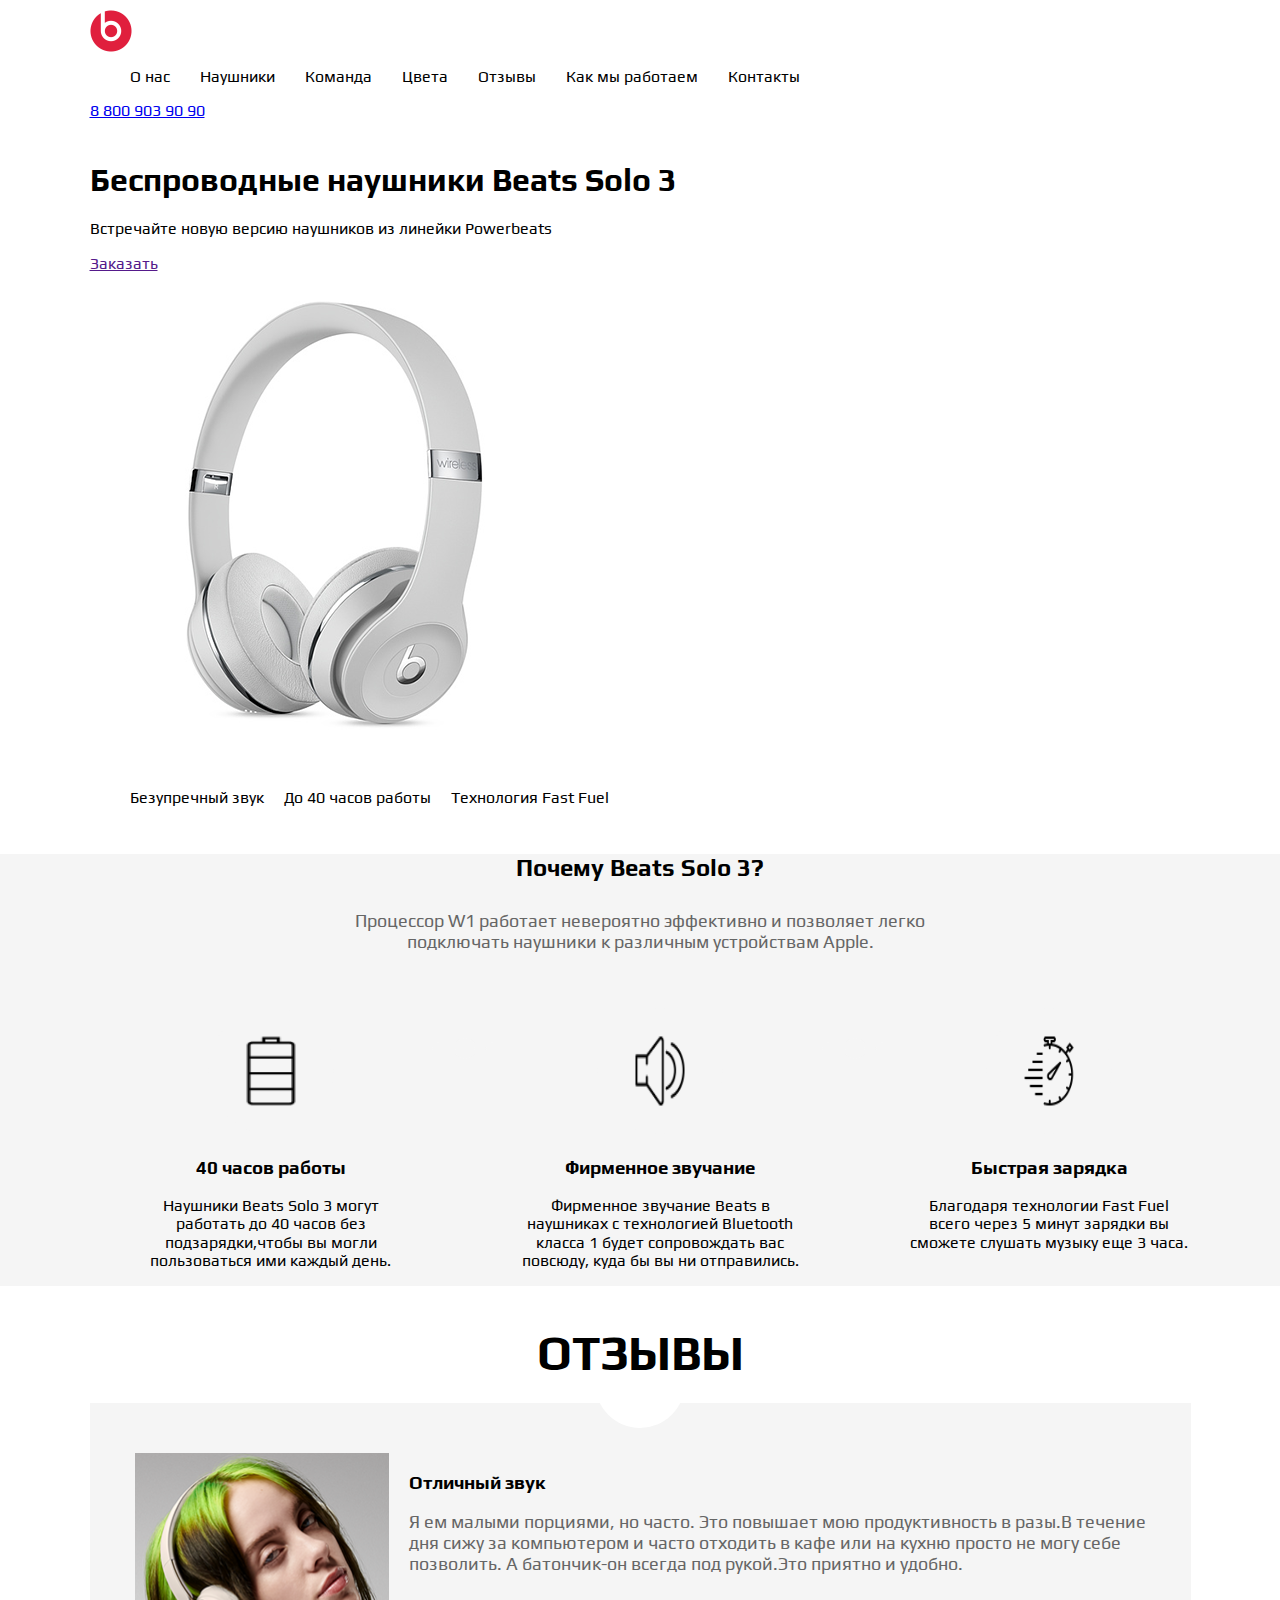
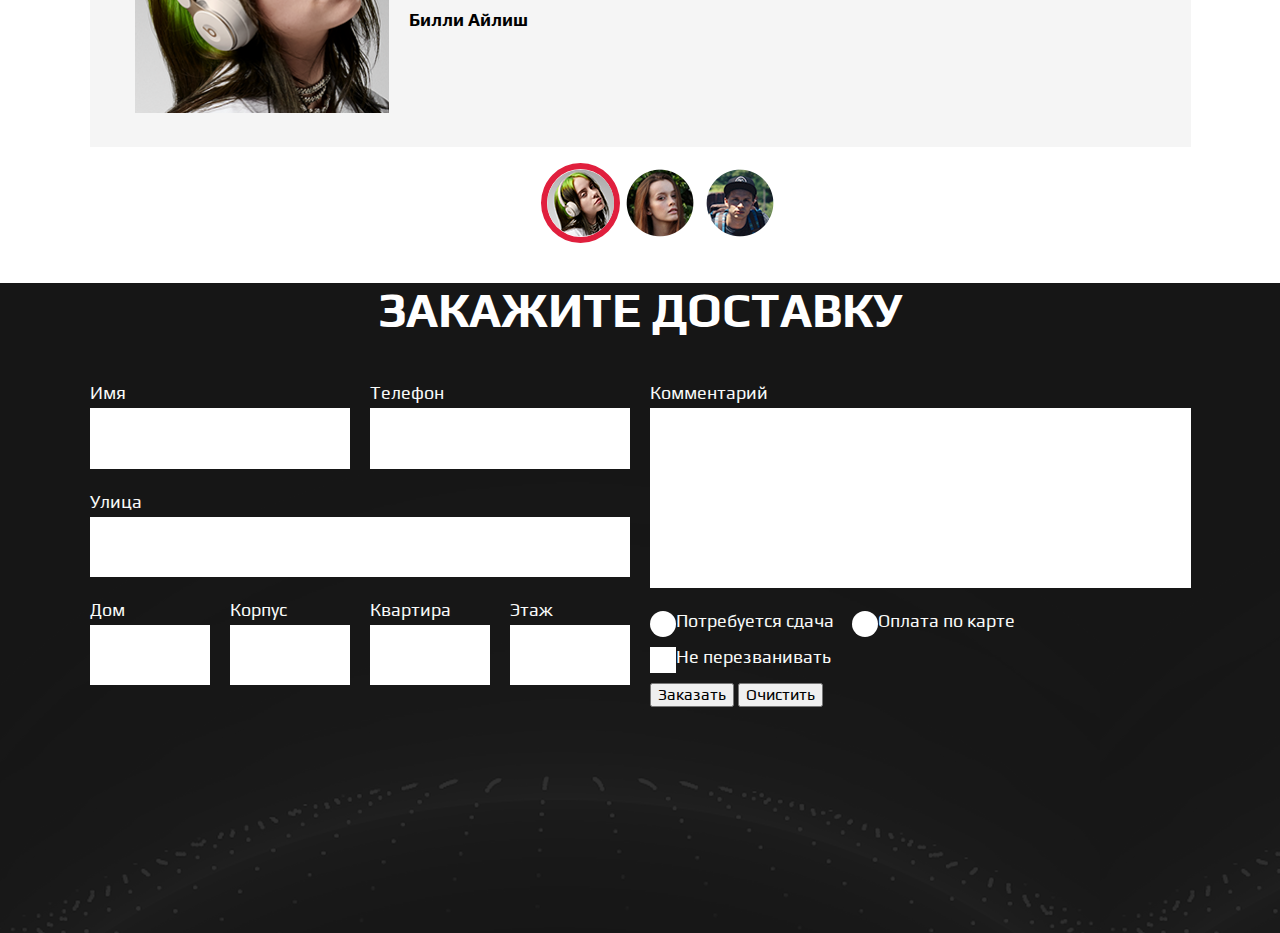
==== copy.html @ fd6ed05d "Переделал приветственную секцию" ====
<!DOCTYPE html>
<html lang="ru">
<head>
    <meta charset="UTF-8">
    <meta name="viewport" content="width=device-width, initial-scale=1.0">
    <meta http-equiv="X-UA-Compatible" content="ie=edge">
    <link href="https://fonts.googleapis.com/css2?family=Play:wght@400;700&display=swap" rel="stylesheet">
    <link href="css/style.css" rel="stylesheet" type="text/css">
    <title>"Monster Beats"</title>
</head>
<body>
<div class="wrapper">
    <section class="menu">
        <div class="header">
            <div class="container header__container">
                <a href="index.html" class="logo">
                    <img src="images/logo.png" alt="Логотип">
                </a>
                <nav class="nav">
                    <ul class="nav__list">
                        <li class="nav__item">
                            <a href="" class="nav__link">О нас</a>
                        </li>
                        <li class="nav__item">
                            <a href="" class="nav__link">Наушники</a>
                        </li>
                        <li class="nav__item">
                            <a href="" class="nav__link">Команда</a>
                        </li>
                        <li class="nav__item">
                            <a href="" class="nav__link">Цвета</a>
                        </li>
                        <li class="nav__item">
                            <a href="" class="nav__link">Отзывы</a>
                        </li>
                        <li class="nav__item">
                            <a href="" class="nav__link">Как мы работаем</a>
                        </li>
                        <li class="nav__item">
                            <a href="" class="nav__link">Контакты</a>
                        </li>
                    </ul>
                </nav>
                <div class="contacts">
                    <a href="tel:88009039090" class="contacts__link">8 800 903 90 90</a>
                </div>
           </div>
        </div>
        <div class="headphones">
            <div class="container">
                <div class="commercial__col">
                    <div class="headphones__welcome">
                        <h1 class="commercial__title">Беспроводные наушники Beats Solo 3</h1>
                        <p class="commercial__subtitle">Встречайте новую версию наушников из линейки Powerbeats</p>
                        <a href="" class="button">Заказать</a>
                    </div>
                </div>
                <div class="commercial__col">
                    <div class="headphones__picture">
                        <img src="images/headphones.png" alt="Наушники">
                    </div>
                </div>
                <div class="headphones__advantages">
                    <ul class="advantages__list">
                        <li class="advantages__item advantages__item--noise">
                            Безупречный звук
                        </li>
                        <li class="advantages__item advantages__item--battery">
                            До 40 часов работы
                        </li>
                        <li class="advantages__item advantages__item--plug">
                            Технология Fast Fuel
                        </li>
                    </ul>
                </div>
            </div>
        </div>
    </section>
             <section class="section">
                <div class="container">
                    <div class="headline">
                        <h2 class="section__title headline__title">Почему Beats Solo 3?</h2>
                        <div class="headline__subtitle">
                            Процессор W1 работает невероятно эффективно и позволяет легко подключать наушники к различным устройствам Apple.
                        </div>
                    </div>
                    <ul class="benefits">   
                        <li class="benefits__item benefit">
                            <div class="benefit__image">
                                <div class="benefit__image-wrapper">
                                    <img src="images/battery2.png" class="benefit__icon" alt="Иконка">
                                </div>
                            </div>
                            <div class="benefit__text">
                                <h3 class="benefit__title">40 часов работы</h3>
                                <div class="benefit__description">
                                    <p>
                                        Наушники Beats Solo 3 могут работать до 40 часов без подзарядки,чтобы вы могли пользоваться ими каждый день.
                                    </p>
                                </div>
                            </div>
                        </li>                        
                        <li class="benefits__item benefit">
                            <div class="benefit__image">
                                <div class="benefit__image-wrapper">
                                    <img src="images/sound.png" class="benefit__icon" alt="Иконка">
                                </div>
                            </div>
                            <div class="benefit__text">
                                <h3 class="benefit__title">Фирменное звучание</h3>
                                <div class="benefit__description">
                                    <p>
                                        Фирменное звучание Beats в наушниках с технологией Bluetooth класса 1 будет сопровождать вас повсюду,
                                        куда бы вы ни отправились.
                                    </p>
                                </div>
                            </div>
                        </li>                       
                         <li class="benefits__item benefit">
                            <div class="benefit__image">
                                <div class="benefit__image-wrapper">
                                    <img src="images/time.png" class="benefit__icon" alt="Иконка">
                                </div>
                            </div>
                            <div class="benefit__text">
                                <h3 class="benefit__title">Быстрая зарядка</h3>
                                <div class="benefit__description">
                                    <p>
                                        Благодаря технологии Fast Fuel всего через 5 минут зарядки вы сможете слушать музыку еще 3 часа.
                                    </p>
                                </div>
                            </div>
                        </li>
                    </ul>
                </div>
             </section>
             <section class="feedback"> 
                <div class="container">
                    <h2 class="feedback__title">Отзывы</h2>
                    <div class="reviews">
                        <div class="reviews__display">
                            <div class="reviews__display-inner">
                                <div class="reviews__avatar">
                                    <img src="images/billie.png" alt="Billie Eilish" class="reviews__avatar-img">
                                </div>
                                <article class="reviews__content">
                                    <h3 class="reviews__title">Отличный звук</h3>
                                    <div class="reviews__text">
                                        <p>
                                            Я ем малыми порциями, но часто. Это повышает мою продуктивность в разы.В течение дня сижу за компьютером и часто отходить в кафе или на кухню просто не могу себе позволить.
                                            А батончик-он всегда под рукой.Это приятно и удобно.
                                        </p>
                                    </div>
                                    <div class="reviews__author">
                                        Билли Айлиш
                                    </div>
                                </article>
                            </div>
                        </div>
                        <ul class="reviews__switcher">
                            <li class="reviews__switcher-item interactive-avatar interactive-avatar--active">
                                <a href="" class="interactive-avatar__link"> 
                                    <img src="images/billie-icon.png" class="interactive-avatar__girl" alt="Billie Eilish">
                                </a>
                            </li>
                            <li class="reviews__switcher-item interactive-avatar">
                                <a href="" class="interactive-avatar__link"> 
                                    <img src="images/girl-icon.png" class="interactive-avatar__girl" alt="Billie Eilish">
                                </a>
                            </li>
                            <li class="reviews__switcher-item interactive-avatar">
                                <a href="" class="interactive-avatar__link"> 
                                    <img src="images/boy-icon.png" class="interactive-avatar__girl" alt="Billie Eilish">
                                </a>
                            </li>
                        </ul>
                    </div>
                </div>
             </section>
            <section class="delivery">
                 <div class="form__wrapper">
                    <div class="container">
                        <div class="color"><!--для заливки бэкграунда секции-->
                            <h2 class="delivery__title">Закажите доставку</h2>
                            <form class="form">
                                <div class="form__col">
                                    <div class="form__row">
                                        <label class="form__block" >
                                            <div class="form__title">Имя</div>
                                            <input type="text" class="form__input">
                                        </label>
                                        <label class="form__block" >
                                            <div class="form__title">Телефон</div>
                                            <input type="text" class="form__input">
                                        </label>
                                    </div>
                                    <div class="form__row">
                                        <label class="form__block" >
                                            <div class="form__title">Улица</div>
                                            <input type="text" class="form__input">
                                        </label>
                                    </div>
                                    <div class="form__row">
                                        <label class="form__block" >
                                            <div class="form__title">Дом</div>
                                            <input type="text" class="form__input">
                                        </label>
                                        <label class="form__block" >
                                            <div class="form__title">Корпус</div>
                                            <input type="text" class="form__input">
                                        </label>
                                        <label class="form__block" >
                                            <div class="form__title">Квартира</div>
                                            <input type="text" class="form__input">
                                        </label>
                                        <label class="form__block" >
                                            <div class="form__title">Этаж</div>
                                            <input type="text" class="form__input">
                                        </label>
                                    </div>
                                </div>
                                <div class="form__col">
                                    <div class="form__row">
                                        <label class="form__block" >
                                            <div class="form__title">Комментарий</div>
                                            <textarea class="form__input form__input-textarea"></textarea>
                                        </label>
                                    </div>
                                    <div class="form__controls">
                                        <label class="radio">
                                            <input type="radio" name="option" class="radio__elem">
                                            <div class="radio__visible"></div>
                                            <div class="radio__title">Потребуется сдача</div>
                                        </label>
                                        <label class="radio">
                                            <input type="radio" name="option" class="radio__elem">
                                            <div class="radio__visible"></div>
                                            <div class="radio__title">Оплата по карте</div>
                                        </label>
                                    </div>
                                    <div class="form__controls">
                                        <label class="radio radio--checkbox">
                                            <input type="checkbox" name="option" class="radio__elem">
                                            <div class="radio__visible"></div>
                                            <div class="radio__title">Не перезванивать</div>
                                        </label>
                                    </div>
                                    <div class="form__buttons">
                                       <input type="submit" value="Заказать" class="button">
                                       <input type="reset" value="Очистить" class="button button--transparent">
                                    </div>
                                </div>
                            </form>
                        </div>
                    </div>
                 </div>
             </section>
        </main>
</div>
</body>
</html>
---- css/style.css ----
@charset "UTF-8";
/*Базовые стили*/
@import url("./layout/normalize.css");
@import url("./layout/base.css");
/*Стили страницы*/
@import url("./blocks/header.css");
@import url("./blocks/headphones.css");
@import url("./blocks/advantages.css");
@import url("./blocks/section.css");
@import url("./blocks/feedback.css");
@import url("./blocks/delivery.css");
@import url("./blocks/radio.css");
@import url("./blocks/benefits.css");
@import url("./blocks/benefit.css");
@import url("./blocks/headline.css");
@import url("./blocks/reviews-switcher.css");

/*# sourceMappingURL=style.css.map */
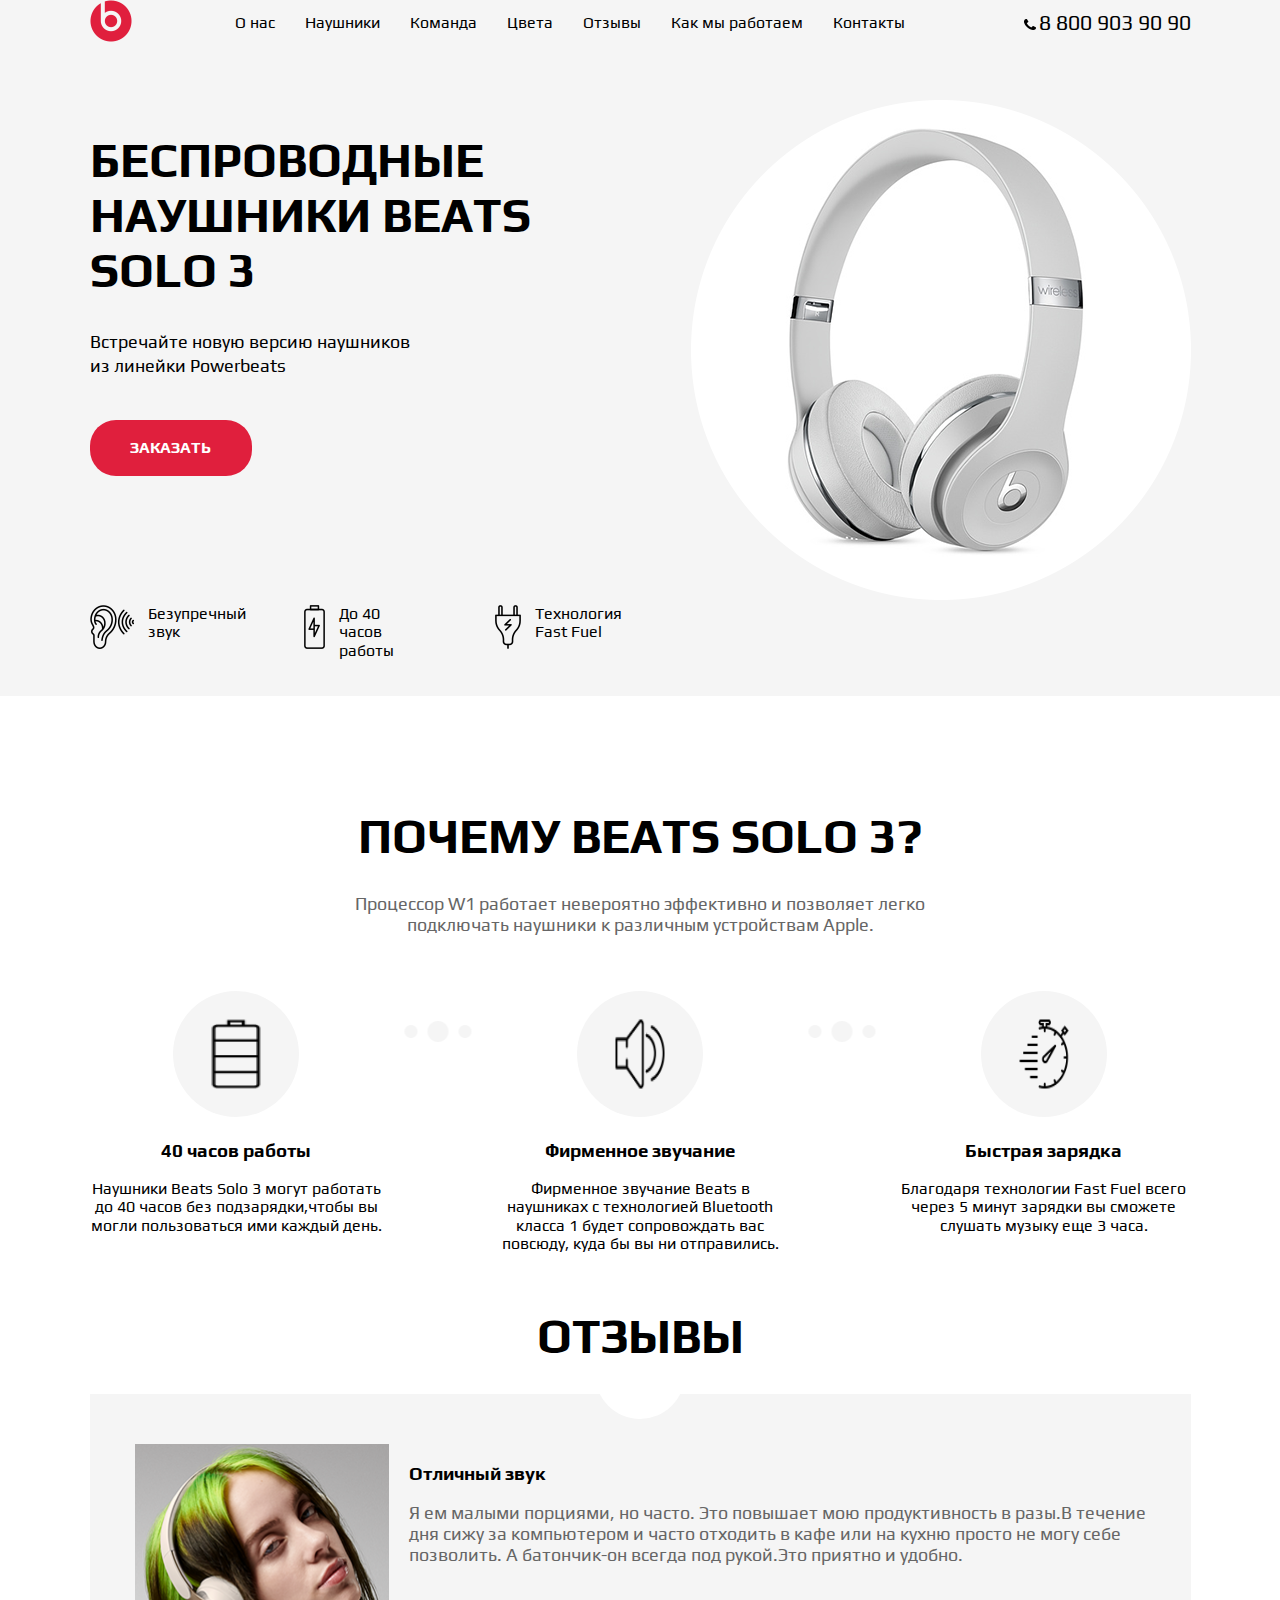
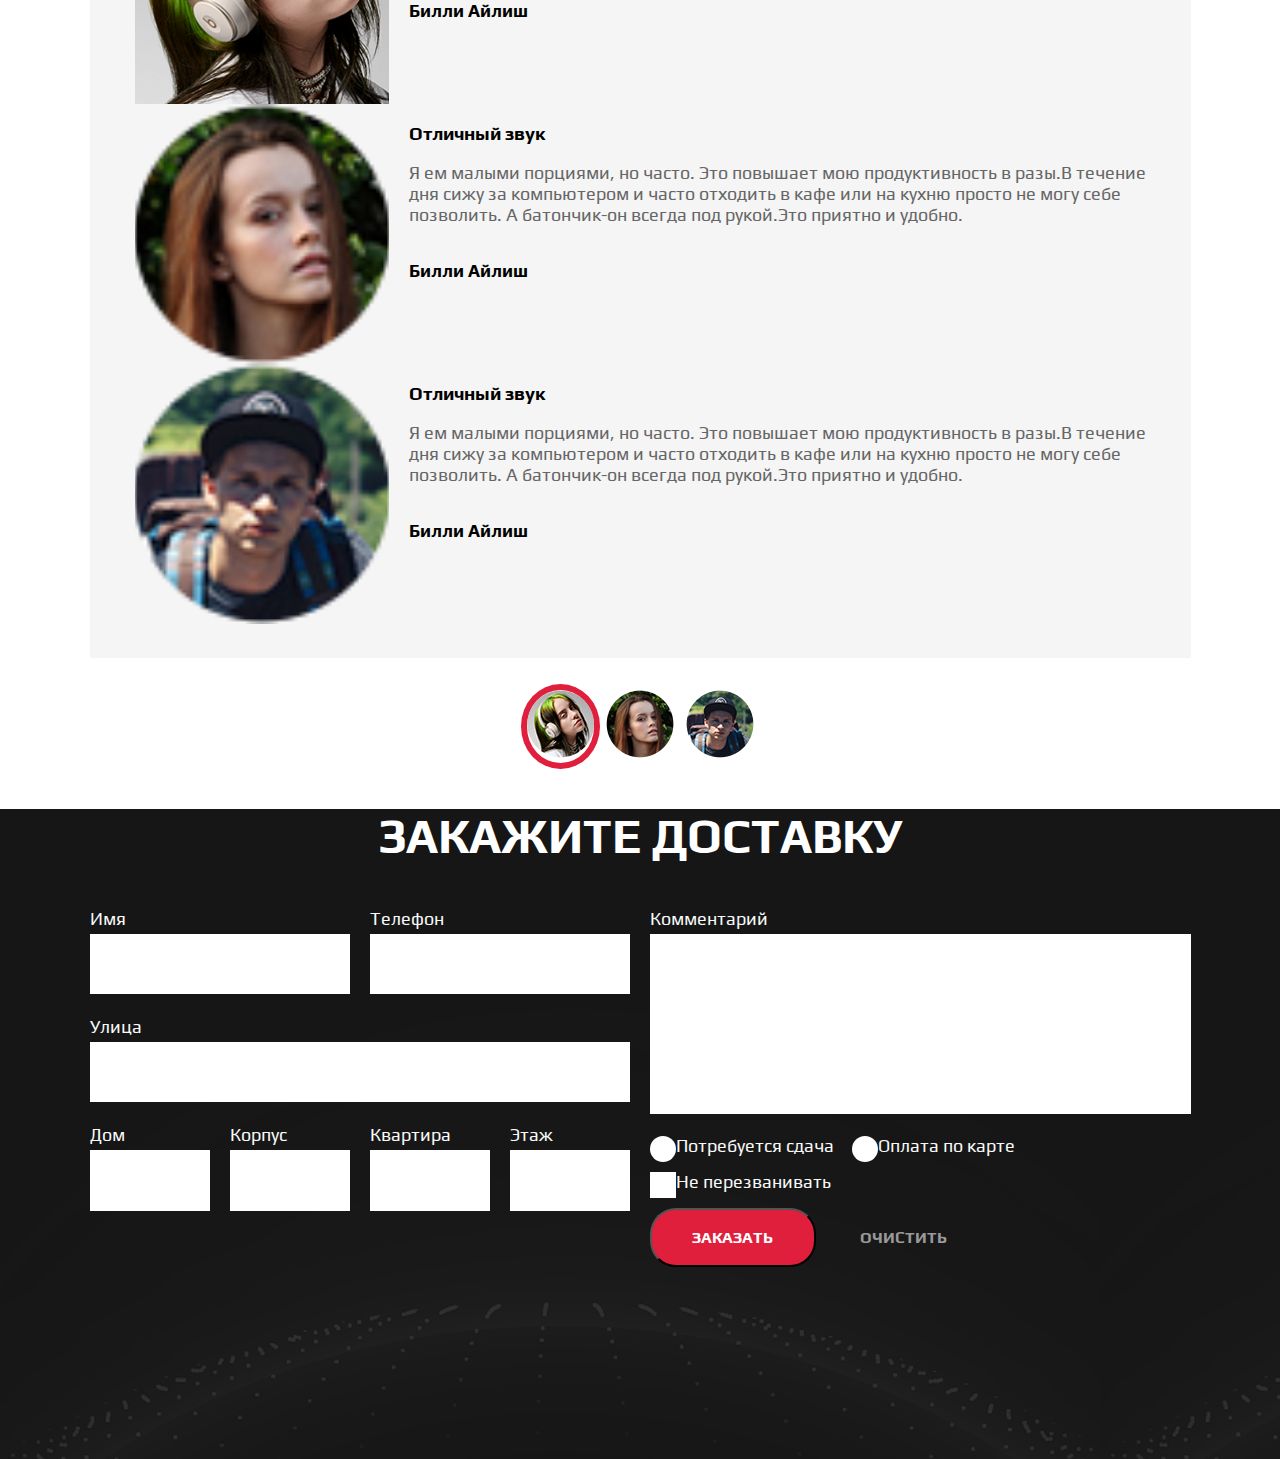
==== commit ef5465aa: "Переделал приветственную секцию,доработал остальные секции" ====
--- a/copy.html
+++ b/copy.html
@@ -10,22 +10,22 @@
 </head>
 <body>
 <div class="wrapper">
-    <section class="menu">
-        <div class="header">
-            <div class="container header__container">
-                <a href="index.html" class="logo">
+    <section class="section">
+        <div class="container">
+            <div class="header">
+                <a href="" class="logo">
                     <img src="images/logo.png" alt="Логотип">
                 </a>
                 <nav class="nav">
                     <ul class="nav__list">
                         <li class="nav__item">
-                            <a href="" class="nav__link">О нас</a>
-                        </li>
-                        <li class="nav__item">
-                            <a href="" class="nav__link">Наушники</a>
-                        </li>
-                        <li class="nav__item">
-                            <a href="" class="nav__link">Команда</a>
+                            <a href="" class="nav__link"> О нас</a>
+                        </li>
+                        <li class="nav__item">
+                            <a href="" class="nav__link"> Наушники</a>
+                        </li>
+                        <li class="nav__item">
+                            <a href="" class="nav__link"> Команда</a>
                         </li>
                         <li class="nav__item">
                             <a href="" class="nav__link">Цвета</a>
@@ -42,41 +42,54 @@
                     </ul>
                 </nav>
                 <div class="contacts">
-                    <a href="tel:88009039090" class="contacts__link">8 800 903 90 90</a>
-                </div>
-           </div>
-        </div>
-        <div class="headphones">
-            <div class="container">
-                <div class="commercial__col">
-                    <div class="headphones__welcome">
-                        <h1 class="commercial__title">Беспроводные наушники Beats Solo 3</h1>
-                        <p class="commercial__subtitle">Встречайте новую версию наушников из линейки Powerbeats</p>
-                        <a href="" class="button">Заказать</a>
-                    </div>
-                </div>
-                <div class="commercial__col">
+                    <a href="tel:88009039090" class="contacts__phone">8 800 903 90 90</a>
+                </div>
+            </div>
+            <div class="headphones">
+                <div class="headphones__col">
+                    <div class="headphones__about">
+                        <h1 class="headphones__title">Беспроводные наушники Beats Solo 3</h1>
+                        <p class="headphones__description"> Встречайте новую версию наушников из линейки Powerbeats</p>
+                        <a href="" class="button button--theme--red">Заказать</a>
+                    </div>
+                </div>
+                <div class="headphones__col">
                     <div class="headphones__picture">
                         <img src="images/headphones.png" alt="Наушники">
                     </div>
                 </div>
-                <div class="headphones__advantages">
-                    <ul class="advantages__list">
-                        <li class="advantages__item advantages__item--noise">
+            </div>
+            <div class="advantages">
+                <ul class="advantages__list">
+                    <li class="advantages__item">
+                        <div class="advantages__picture">
+                            <img src="images/noise.png" alt="Иконка">
+                        </div>
+                        <div class="advantages__text">
                             Безупречный звук
-                        </li>
-                        <li class="advantages__item advantages__item--battery">
+                        </div>
+                    </li>
+                    <li class="advantages__item">
+                        <div class="advantages__picture">
+                            <img src="images/battery.png" alt="Иконка">
+                        </div>
+                        <div class="advantages__text">
                             До 40 часов работы
-                        </li>
-                        <li class="advantages__item advantages__item--plug">
+                        </div>
+                    </li>
+                    <li class="advantages__item">
+                        <div class="advantages__picture">
+                            <img src="images/plug.png" alt="Иконка">
+                        </div>
+                        <div class="advantages__text">
                             Технология Fast Fuel
-                        </li>
-                    </ul>
-                </div>
+                        </div>
+                    </li>
+                </ul>
             </div>
         </div>
     </section>
-             <section class="section">
+             <section class="description">
                 <div class="container">
                     <div class="headline">
                         <h2 class="section__title headline__title">Почему Beats Solo 3?</h2>
@@ -138,8 +151,8 @@
                 <div class="container">
                     <h2 class="feedback__title">Отзывы</h2>
                     <div class="reviews">
-                        <div class="reviews__display">
-                            <div class="reviews__display-inner">
+                        <ul class="reviews__display">
+                            <li class="reviews__display-inner">
                                 <div class="reviews__avatar">
                                     <img src="images/billie.png" alt="Billie Eilish" class="reviews__avatar-img">
                                 </div>
@@ -155,8 +168,42 @@
                                         Билли Айлиш
                                     </div>
                                 </article>
-                            </div>
-                        </div>
+                            </li>
+                            <li class="reviews__display-inner">
+                                <div class="reviews__avatar">
+                                    <img src="images/girl-icon.png" alt="Девушка" class="reviews__avatar-img">
+                                </div>
+                                <article class="reviews__content">
+                                    <h3 class="reviews__title">Отличный звук</h3>
+                                    <div class="reviews__text">
+                                        <p>
+                                            Я ем малыми порциями, но часто. Это повышает мою продуктивность в разы.В течение дня сижу за компьютером и часто отходить в кафе или на кухню просто не могу себе позволить.
+                                            А батончик-он всегда под рукой.Это приятно и удобно.
+                                        </p>
+                                    </div>
+                                    <div class="reviews__author">
+                                        Билли Айлиш
+                                    </div>
+                                </article>
+                            </li>
+                            <li class="reviews__display-inner">
+                                <div class="reviews__avatar">
+                                    <img src="images/boy-icon.png" alt="Парень в кепке" class="reviews__avatar-img">
+                                </div>
+                                <article class="reviews__content">
+                                    <h3 class="reviews__title">Отличный звук</h3>
+                                    <div class="reviews__text">
+                                        <p>
+                                            Я ем малыми порциями, но часто. Это повышает мою продуктивность в разы.В течение дня сижу за компьютером и часто отходить в кафе или на кухню просто не могу себе позволить.
+                                            А батончик-он всегда под рукой.Это приятно и удобно.
+                                        </p>
+                                    </div>
+                                    <div class="reviews__author">
+                                        Билли Айлиш
+                                    </div>
+                                </article>
+                            </li>
+                        </ul>
                         <ul class="reviews__switcher">
                             <li class="reviews__switcher-item interactive-avatar interactive-avatar--active">
                                 <a href="" class="interactive-avatar__link"> 
@@ -178,9 +225,7 @@
                 </div>
              </section>
             <section class="delivery">
-                 <div class="form__wrapper">
                     <div class="container">
-                        <div class="color"><!--для заливки бэкграунда секции-->
                             <h2 class="delivery__title">Закажите доставку</h2>
                             <form class="form">
                                 <div class="form__col">
@@ -246,16 +291,13 @@
                                         </label>
                                     </div>
                                     <div class="form__buttons">
-                                       <input type="submit" value="Заказать" class="button">
-                                       <input type="reset" value="Очистить" class="button button--transparent">
+                                       <input type="submit" value="Заказать" class="button button--theme--red">
+                                       <input type="reset" value="Очистить" class="button button--theme--transparent">
                                     </div>
                                 </div>
                             </form>
-                        </div>
-                    </div>
-                 </div>
+                    </div>
              </section>
-        </main>
-</div>
-</body>
+        </div>
+    </body>
 </html>--- a/css/style.css
+++ b/css/style.css
@@ -5,6 +5,7 @@
 /*Стили страницы*/
 @import url("./blocks/header.css");
 @import url("./blocks/headphones.css");
+@import url("./blocks/button.css");
 @import url("./blocks/advantages.css");
 @import url("./blocks/section.css");
 @import url("./blocks/feedback.css");
